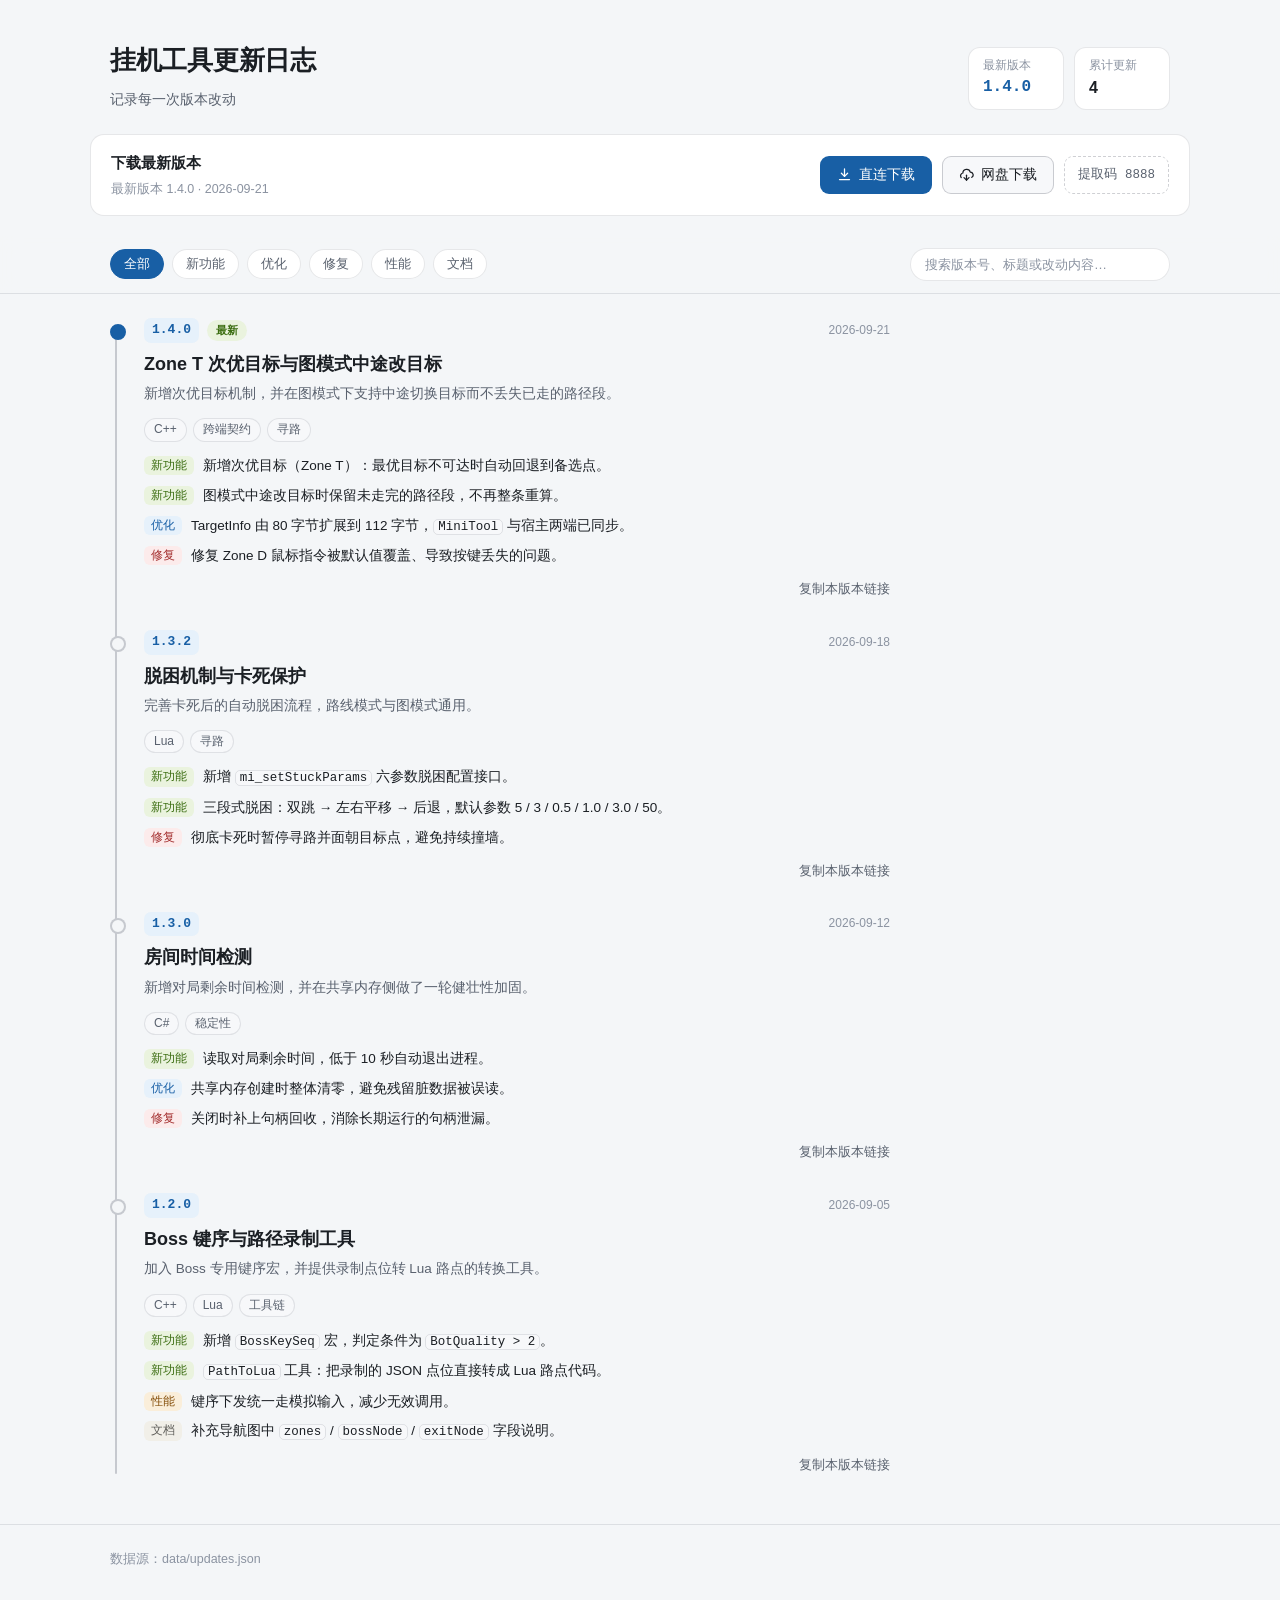
==== index.html @ b7e4ca87 "初始化：挂机工具更新日志静态站点 - JSON 驱动的更新日志站，无后端无构建，改 data/updates.json 后 push 即生效 - 时间线布局，支持类型筛选、关键词搜索、版本锚点直达 -" ====
<!DOCTYPE html>
<html lang="zh-CN">
<head>
<meta charset="utf-8">
<meta name="viewport" content="width=device-width, initial-scale=1">
<title>挂机工具更新日志</title>
<meta name="description" content="挂机工具更新日志：记录每一次版本改动。">
<link rel="icon" href="data:,">
<link rel="stylesheet" href="./assets/style.css">
</head>
<body>

<header class="site-header">
  <div class="wrap">
    <div class="brand">
      <h1 id="site-title">挂机工具更新日志</h1>
      <p id="site-subtitle" class="subtitle">记录每一次版本改动</p>
    </div>
    <div class="meta">
      <div class="latest" id="latest-box" hidden>
        <span class="meta-label">最新版本</span>
        <strong id="latest-version">—</strong>
      </div>
      <div class="stat" id="stat-box" hidden>
        <span class="meta-label">累计更新</span>
        <strong id="stat-count">0</strong>
      </div>
    </div>
  </div>
</header>

<section class="download" id="download" hidden>
  <div class="wrap download-inner">
    <div class="download-text">
      <h2 id="download-title">下载最新版本</h2>
      <p id="download-note"></p>
    </div>
    <div class="download-actions" id="download-actions"></div>
  </div>
</section>

<div class="toolbar" id="toolbar" hidden>
  <div class="wrap toolbar-inner">
    <div class="filters" id="type-filters" role="group" aria-label="按类型筛选"></div>
    <div class="search">
      <input id="search" type="search" placeholder="搜索版本号、标题或改动内容…" autocomplete="off" aria-label="搜索">
    </div>
  </div>
</div>

<main class="wrap">
  <div id="status" class="status" role="status" aria-live="polite">
    <div class="spinner" aria-hidden="true"></div>
    <p>正在加载更新数据…</p>
  </div>
  <section id="timeline" class="timeline" aria-label="更新列表"></section>
</main>

<footer class="site-footer">
  <div class="wrap">
    <span id="footer-note">数据源：data/updates.json</span>
  </div>
</footer>

<noscript>
  <div class="wrap"><p class="status">本站需要启用 JavaScript 才能解析并展示更新数据。</p></div>
</noscript>

<script src="./assets/app.js" defer></script>
</body>
</html>
---- assets/style.css ----
/* 挂机工具更新日志 — 时间线风格 */

:root {
  --bg: #f4f6f8;
  --surface: #ffffff;
  --surface-2: #f7f8fa;
  --text: #1b1f24;
  --text-2: #59616e;
  --text-3: #8b93a1;
  --border: rgba(16, 24, 40, .10);
  --border-strong: rgba(16, 24, 40, .20);
  --accent: #185fa5;

  --c-green-bg: #eaf3de;   --c-green-fg: #3b6d11;
  --c-red-bg: #fcebeb;     --c-red-fg: #a32d2d;
  --c-blue-bg: #e6f1fb;    --c-blue-fg: #185fa5;
  --c-amber-bg: #faeeda;   --c-amber-fg: #854f0b;
  --c-gray-bg: #f1efe8;    --c-gray-fg: #5f5e5a;
  --c-purple-bg: #eeedfe;  --c-purple-fg: #534ab7;
  --c-teal-bg: #e1f5ee;    --c-teal-fg: #0f6e56;
  --c-pink-bg: #fbeaf0;    --c-pink-fg: #993556;
}

@media (prefers-color-scheme: dark) {
  :root {
    --bg: #14171a;
    --surface: #1c2024;
    --surface-2: #23282d;
    --text: #eceef1;
    --text-2: #a8b0ba;
    --text-3: #7b838e;
    --border: rgba(255, 255, 255, .10);
    --border-strong: rgba(255, 255, 255, .20);
    --accent: #85b7eb;

    --c-green-bg: rgba(151, 196, 89, .16);  --c-green-fg: #c0dd97;
    --c-red-bg: rgba(226, 75, 74, .16);     --c-red-fg: #f09595;
    --c-blue-bg: rgba(55, 138, 221, .16);   --c-blue-fg: #85b7eb;
    --c-amber-bg: rgba(239, 159, 39, .16);  --c-amber-fg: #fac775;
    --c-gray-bg: rgba(180, 178, 169, .16);  --c-gray-fg: #d3d1c7;
    --c-purple-bg: rgba(127, 119, 221, .16);--c-purple-fg: #cecbf6;
    --c-teal-bg: rgba(29, 158, 117, .16);   --c-teal-fg: #9fe1cb;
    --c-pink-bg: rgba(212, 83, 126, .16);   --c-pink-fg: #f4c0d1;
  }
}

* { box-sizing: border-box; }

html { -webkit-text-size-adjust: 100%; }

body {
  margin: 0;
  background: var(--bg);
  color: var(--text);
  font-family: -apple-system, BlinkMacSystemFont, "Segoe UI", "Microsoft YaHei",
               "PingFang SC", "Hiragino Sans GB", Roboto, Helvetica, Arial, sans-serif;
  font-size: 14px;
  line-height: 1.6;
  -webkit-font-smoothing: antialiased;
}

.wrap {
  max-width: 1100px;
  margin: 0 auto;
  padding: 0 20px;
}

/* ---------- 头部 ---------- */

.site-header {
  padding: 40px 0 24px;
}

.site-header .wrap {
  display: flex;
  flex-wrap: wrap;
  gap: 20px;
  align-items: flex-end;
  justify-content: space-between;
}

.brand h1 {
  margin: 0;
  font-size: 26px;
  font-weight: 600;
  letter-spacing: -.01em;
}

.subtitle {
  margin: 6px 0 0;
  color: var(--text-2);
  font-size: 14px;
}

.meta {
  display: flex;
  gap: 10px;
}

.latest,
.stat {
  background: var(--surface);
  border: 1px solid var(--border);
  border-radius: 12px;
  padding: 8px 14px;
  min-width: 96px;
}

.meta-label {
  display: block;
  font-size: 12px;
  color: var(--text-3);
}

.latest strong { font-size: 16px; font-weight: 600; color: var(--accent); font-family: ui-monospace, Consolas, monospace; }
.stat strong { font-size: 16px; font-weight: 600; }

/* ---------- 下载区 ---------- */

.download {
  margin-bottom: 20px;
}

.download-inner {
  display: flex;
  flex-wrap: wrap;
  gap: 16px 20px;
  align-items: center;
  justify-content: space-between;
  background: var(--surface);
  border: 1px solid var(--border);
  border-radius: 14px;
  padding: 16px 20px;
}

.download-text h2 {
  margin: 0;
  font-size: 15px;
  font-weight: 600;
}

.download-text p {
  margin: 4px 0 0;
  font-size: 12.5px;
  color: var(--text-3);
}

.download-actions {
  display: flex;
  flex-wrap: wrap;
  align-items: center;
  gap: 10px;
}

.btn {
  display: inline-flex;
  align-items: center;
  gap: 7px;
  height: 38px;
  padding: 0 16px;
  border: 1px solid transparent;
  border-radius: 9px;
  font-size: 13.5px;
  font-weight: 500;
  white-space: nowrap;
  text-decoration: none;
  cursor: pointer;
  transition: background .15s, border-color .15s, color .15s;
}

.btn svg { width: 15px; height: 15px; flex: none; }

.btn-primary {
  background: var(--accent);
  color: #fff;
}

.btn-primary:hover { background: #0c447c; }

.btn-ghost {
  background: var(--surface-2);
  border-color: var(--border-strong);
  color: var(--text);
}

.btn-ghost:hover {
  border-color: var(--accent);
  color: var(--accent);
}

.btn.is-disabled {
  opacity: .45;
  cursor: not-allowed;
}

.code-chip {
  display: inline-flex;
  align-items: center;
  height: 38px;
  padding: 0 13px;
  border: 1px dashed var(--border-strong);
  border-radius: 9px;
  background: none;
  color: var(--text-2);
  font-family: ui-monospace, Consolas, monospace;
  font-size: 12.5px;
  cursor: pointer;
  transition: border-color .15s, color .15s;
}

.code-chip:hover {
  border-color: var(--accent);
  color: var(--accent);
}

.code-chip.is-done {
  border-color: var(--c-green-fg);
  color: var(--c-green-fg);
}

@media (prefers-color-scheme: dark) {
  .btn-primary { color: #10141a; }
  .btn-primary:hover { background: #b5d4f4; }
}

/* ---------- 工具条 ---------- */

.toolbar {
  position: sticky;
  top: 0;
  z-index: 5;
  background: color-mix(in srgb, var(--bg) 88%, transparent);
  backdrop-filter: blur(10px);
  border-bottom: 1px solid var(--border);
  padding: 12px 0;
  margin-bottom: 24px;
}

.toolbar-inner {
  display: flex;
  flex-wrap: wrap;
  gap: 12px;
  align-items: center;
  justify-content: space-between;
}

.filters {
  display: flex;
  flex-wrap: wrap;
  gap: 8px;
}

.chip {
  border: 1px solid var(--border);
  background: var(--surface);
  color: var(--text-2);
  border-radius: 999px;
  padding: 5px 13px;
  font-size: 13px;
  font-family: inherit;
  cursor: pointer;
  transition: background .15s, color .15s, border-color .15s;
}

.chip:hover { border-color: var(--border-strong); color: var(--text); }

.chip[aria-pressed="true"] {
  background: var(--accent);
  border-color: var(--accent);
  color: #fff;
}

@media (prefers-color-scheme: dark) {
  .chip[aria-pressed="true"] { color: #10141a; }
}

.search input {
  width: 260px;
  max-width: 100%;
  padding: 8px 14px;
  border: 1px solid var(--border);
  border-radius: 999px;
  background: var(--surface);
  color: var(--text);
  font-size: 13px;
  font-family: inherit;
  outline: none;
  transition: border-color .15s;
}

.search input::placeholder { color: var(--text-3); }
.search input:focus { border-color: var(--accent); }

/* ---------- 状态区 ---------- */

.status {
  display: flex;
  flex-direction: column;
  align-items: center;
  gap: 12px;
  padding: 60px 20px;
  color: var(--text-2);
  text-align: center;
}

.status[hidden] { display: none; }

.status.is-error { color: var(--c-red-fg); }
.status.is-error code {
  font-family: ui-monospace, Consolas, monospace;
  background: var(--surface-2);
  border: 1px solid var(--border);
  border-radius: 6px;
  padding: 2px 6px;
  color: var(--text);
}
.status p { margin: 0; }
.status .hint { font-size: 13px; color: var(--text-3); }

.spinner {
  width: 22px;
  height: 22px;
  border: 2px solid var(--border-strong);
  border-top-color: var(--accent);
  border-radius: 50%;
  animation: spin .8s linear infinite;
}

@keyframes spin { to { transform: rotate(360deg); } }

@media (prefers-reduced-motion: reduce) {
  .spinner { animation: none; }
}

/* ---------- 时间线 ---------- */

.timeline {
  position: relative;
  max-width: 780px;
  margin-bottom: 50px;
}

.timeline::before {
  content: "";
  position: absolute;
  left: 5px;
  top: 8px;
  bottom: 0;
  width: 2px;
  border-radius: 2px;
  background: var(--border-strong);
}

.entry {
  position: relative;
  padding-left: 34px;
  padding-bottom: 32px;
}

.entry:last-child { padding-bottom: 0; }

.entry::before {
  content: "";
  position: absolute;
  left: 0;
  top: 6px;
  width: 12px;
  height: 12px;
  border-radius: 50%;
  background: var(--bg);
  border: 2px solid var(--border-strong);
  transition: border-color .18s, background .18s, box-shadow .18s;
}

.entry:hover::before { border-color: var(--accent); }

.entry.is-latest::before {
  border-color: var(--accent);
  background: var(--accent);
}

.entry.is-target::before {
  border-color: var(--accent);
  background: var(--accent);
  box-shadow: 0 0 0 5px color-mix(in srgb, var(--accent) 22%, transparent);
}

.entry.is-target h2 { color: var(--accent); }

.entry-head {
  display: flex;
  flex-wrap: wrap;
  align-items: center;
  gap: 8px;
  margin-bottom: 8px;
}

.version {
  font-family: ui-monospace, Consolas, monospace;
  font-size: 13px;
  font-weight: 600;
  color: var(--accent);
  background: var(--c-blue-bg);
  border-radius: 7px;
  padding: 2px 8px;
}

.tag-latest {
  font-size: 11px;
  font-weight: 600;
  color: var(--c-green-fg);
  background: var(--c-green-bg);
  border-radius: 999px;
  padding: 2px 9px;
}

.date {
  font-size: 12px;
  color: var(--text-3);
  margin-left: auto;
  white-space: nowrap;
}

.entry h2 {
  margin: 0 0 6px;
  font-size: 18px;
  font-weight: 600;
  line-height: 1.45;
  transition: color .18s;
}

.summary {
  margin: 0 0 14px;
  color: var(--text-2);
  font-size: 13.5px;
}

.tags {
  display: flex;
  flex-wrap: wrap;
  gap: 6px;
  margin-bottom: 14px;
}

.tag {
  font-size: 12px;
  color: var(--text-2);
  background: var(--surface-2);
  border: 1px solid var(--border);
  border-radius: 999px;
  padding: 1px 9px;
}

/* ---------- 改动条目 ---------- */

.changes {
  list-style: none;
  margin: 0;
  padding: 0;
  display: flex;
  flex-direction: column;
  gap: 9px;
}

.change {
  display: grid;
  grid-template-columns: auto 1fr;
  gap: 9px;
  align-items: start;
  font-size: 13.5px;
  line-height: 1.55;
}

.change.no-type { grid-template-columns: 1fr; }

.change.no-type .change-text::before {
  content: "";
  display: inline-block;
  width: 4px;
  height: 4px;
  margin-right: 8px;
  vertical-align: 3px;
  border-radius: 50%;
  background: var(--text-3);
}

.badge {
  font-size: 12px;
  line-height: 1.6;
  border-radius: 6px;
  padding: 0 7px;
  white-space: nowrap;
  font-weight: 500;
}

.badge[data-c="green"]  { background: var(--c-green-bg);  color: var(--c-green-fg); }
.badge[data-c="red"]    { background: var(--c-red-bg);    color: var(--c-red-fg); }
.badge[data-c="blue"]   { background: var(--c-blue-bg);   color: var(--c-blue-fg); }
.badge[data-c="amber"]  { background: var(--c-amber-bg);  color: var(--c-amber-fg); }
.badge[data-c="gray"]   { background: var(--c-gray-bg);   color: var(--c-gray-fg); }
.badge[data-c="purple"] { background: var(--c-purple-bg); color: var(--c-purple-fg); }
.badge[data-c="teal"]   { background: var(--c-teal-bg);   color: var(--c-teal-fg); }
.badge[data-c="pink"]   { background: var(--c-pink-bg);   color: var(--c-pink-fg); }

.change-text code {
  font-family: ui-monospace, Consolas, monospace;
  font-size: 12.5px;
  background: var(--surface-2);
  border: 1px solid var(--border);
  border-radius: 5px;
  padding: 0 4px;
}

/* ---------- 条目底部 ---------- */

.entry-foot {
  display: flex;
  flex-wrap: wrap;
  align-items: center;
  gap: 14px;
  margin-top: 14px;
}

.entry-foot a,
.copy-btn {
  font-size: 12.5px;
  color: var(--text-2);
  background: none;
  border: none;
  padding: 0;
  font-family: inherit;
  cursor: pointer;
  text-decoration: none;
}

.entry-foot a:hover,
.copy-btn:hover { color: var(--accent); text-decoration: underline; }

.copy-btn { margin-left: auto; }
.copy-btn.is-done { color: var(--c-green-fg); }

/* ---------- 页脚 ---------- */

.site-footer {
  padding: 24px 0 40px;
  border-top: 1px solid var(--border);
  color: var(--text-3);
  font-size: 12.5px;
}

@media (max-width: 640px) {
  .site-header { padding: 28px 0 16px; }
  .brand h1 { font-size: 21px; }
  .download-inner { flex-direction: column; align-items: stretch; padding: 16px; }
  .download-actions { width: 100%; }
  .download-actions .btn,
  .download-actions .code-chip { flex: 1 1 130px; justify-content: center; }
  .entry { padding-left: 26px; padding-bottom: 26px; }
  .entry h2 { font-size: 16.5px; }
  .search input { width: 100%; }
  .toolbar-inner { flex-direction: column; align-items: stretch; }
  .date { margin-left: 0; }
}
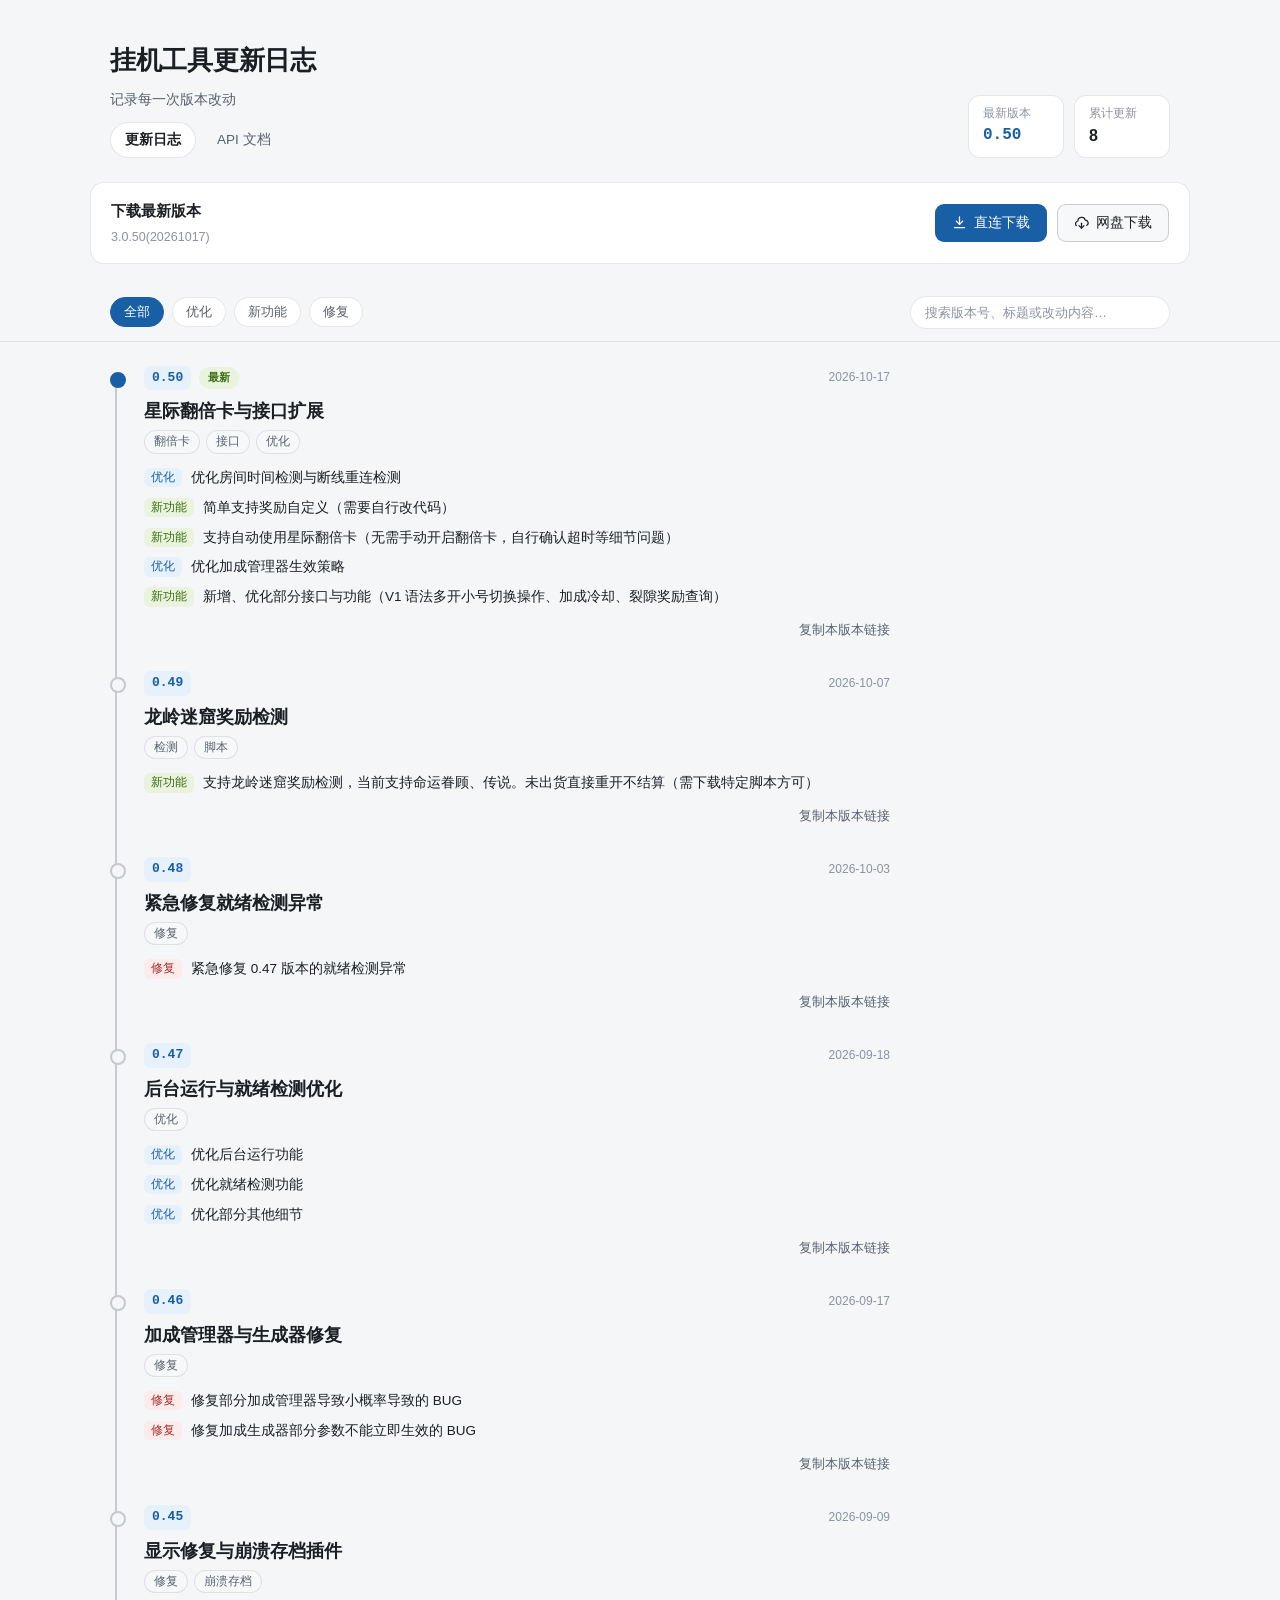
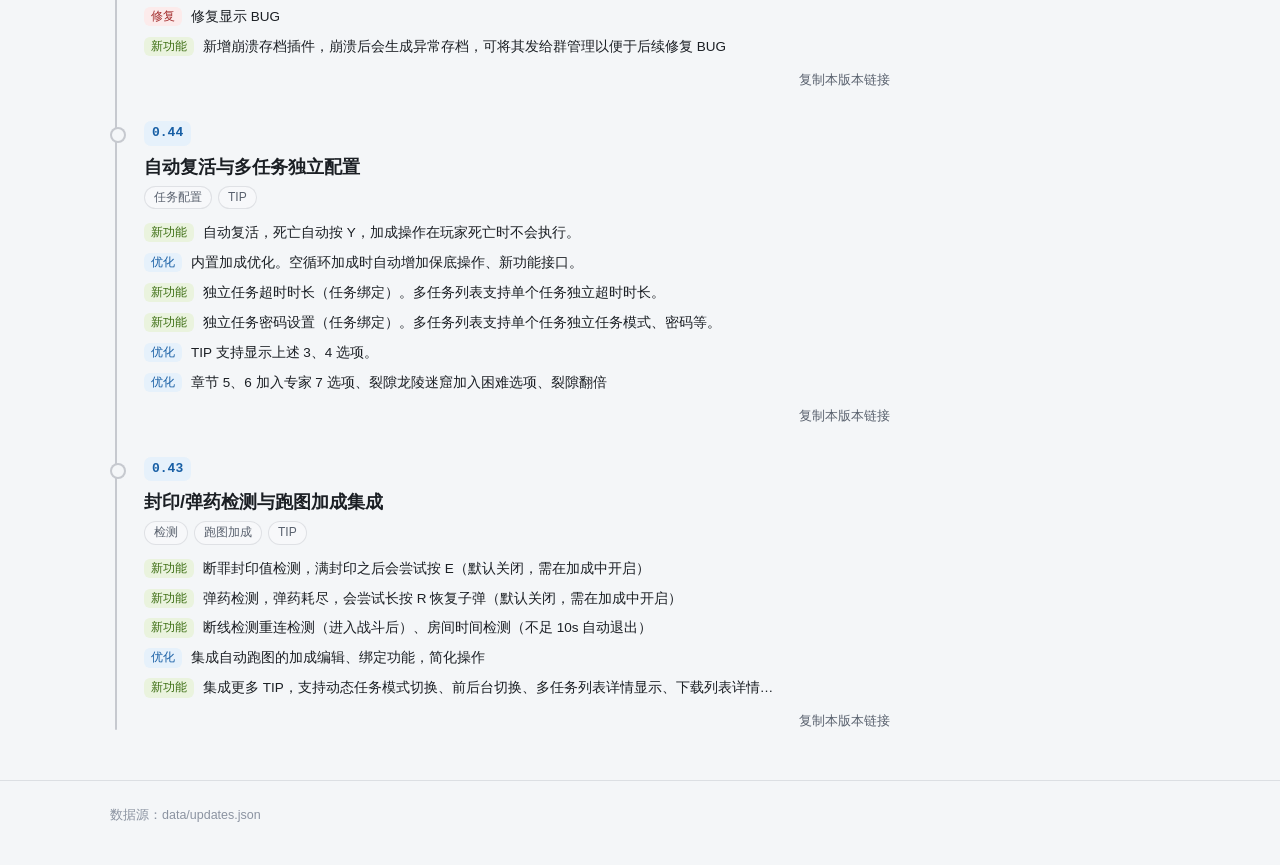
==== commit 25f085ea: "新增 API 参考页，收录 131 个 Lua 接口 新增 api.html + assets/api.js + data/api.json，按 15 个分类展示全部接口（mi_* 81 个 + 键鼠" ====
--- a/index.html
+++ b/index.html
@@ -15,6 +15,10 @@
     <div class="brand">
       <h1 id="site-title">挂机工具更新日志</h1>
       <p id="site-subtitle" class="subtitle">记录每一次版本改动</p>
+      <nav class="site-nav brand-nav" aria-label="站点导航">
+        <a href="./index.html" class="is-active" aria-current="page">更新日志</a>
+        <a href="./api.html">API 文档</a>
+      </nav>
     </div>
     <div class="meta">
       <div class="latest" id="latest-box" hidden>
--- a/assets/style.css
+++ b/assets/style.css
@@ -561,3 +561,455 @@
   .toolbar-inner { flex-direction: column; align-items: stretch; }
   .date { margin-left: 0; }
 }
+
+/* ---------- 站点导航 ---------- */
+
+.site-nav {
+  display: flex;
+  flex-wrap: wrap;
+  gap: 6px;
+}
+
+.site-nav a {
+  padding: 6px 14px;
+  border: 1px solid transparent;
+  border-radius: 999px;
+  color: var(--text-2);
+  font-size: 13.5px;
+  text-decoration: none;
+  transition: color .15s, background .15s, border-color .15s;
+}
+
+.site-nav a:hover {
+  color: var(--text);
+  background: var(--surface);
+}
+
+.site-nav a.is-active {
+  color: var(--text);
+  background: var(--surface);
+  border-color: var(--border);
+  font-weight: 600;
+}
+
+/* ---------- API 文档：布局 ---------- */
+
+.api-header .wrap { align-items: center; }
+
+.api-layout {
+  display: grid;
+  grid-template-columns: 232px minmax(0, 1fr);
+  gap: 40px;
+  align-items: start;
+  padding-bottom: 60px;
+}
+
+.api-side {
+  position: sticky;
+  top: 20px;
+  max-height: calc(100vh - 40px);
+  overflow-y: auto;
+  padding-right: 4px;
+}
+
+.api-search { margin-bottom: 14px; }
+.api-search input { width: 100%; }
+
+.api-cats {
+  display: flex;
+  flex-direction: column;
+  gap: 2px;
+}
+
+.api-cat {
+  display: flex;
+  align-items: center;
+  justify-content: space-between;
+  gap: 8px;
+  padding: 7px 10px;
+  border-radius: 8px;
+  color: var(--text-2);
+  font-size: 13.5px;
+  text-decoration: none;
+  transition: background .12s, color .12s;
+}
+
+.api-cat:hover { background: var(--surface); color: var(--text); }
+
+.api-cat.is-active {
+  background: var(--surface);
+  color: var(--text);
+  font-weight: 600;
+}
+
+.api-cat-num {
+  color: var(--text-3);
+  font-size: 11.5px;
+  font-variant-numeric: tabular-nums;
+}
+
+.api-cat.is-active .api-cat-num { color: var(--accent); }
+
+.api-stat {
+  margin: 14px 0 0;
+  padding-top: 12px;
+  border-top: 1px solid var(--border);
+  color: var(--text-3);
+  font-size: 12px;
+}
+
+.api-main { min-width: 0; }
+
+/* ---------- API 文档：全局提示 ---------- */
+
+.api-notes { margin-bottom: 26px; }
+
+.note-box {
+  border: 1px solid var(--border);
+  border-radius: 12px;
+  background: var(--surface);
+  overflow: hidden;
+}
+
+.note-summary {
+  display: flex;
+  align-items: center;
+  gap: 10px;
+  padding: 12px 16px;
+  cursor: pointer;
+  list-style: none;
+  font-size: 14px;
+  font-weight: 600;
+  user-select: none;
+}
+
+.note-summary::-webkit-details-marker { display: none; }
+.note-summary::before {
+  content: "";
+  width: 7px;
+  height: 7px;
+  border-right: 1.5px solid var(--text-3);
+  border-bottom: 1.5px solid var(--text-3);
+  transform: rotate(-45deg);
+  transition: transform .18s;
+  margin-left: 2px;
+}
+
+.note-box[open] .note-summary::before { transform: rotate(45deg); }
+
+.note-count {
+  margin-left: auto;
+  color: var(--text-3);
+  font-size: 12px;
+  font-weight: 400;
+}
+
+.note-list {
+  margin: 0;
+  padding: 0 16px 14px;
+  list-style: none;
+}
+
+.note-item {
+  padding: 9px 0 9px 12px;
+  border-top: 1px solid var(--border);
+  border-left: 2px solid var(--border-strong);
+  font-size: 13px;
+  line-height: 1.65;
+}
+
+.note-item-title { display: block; color: var(--text); font-weight: 600; }
+
+.note-item-text { color: var(--text-2); }
+
+.note-danger { border-left-color: var(--c-red-fg); }
+.note-warn   { border-left-color: var(--c-amber-fg); }
+.note-info   { border-left-color: var(--accent); }
+
+/* ---------- API 文档：分组 ---------- */
+
+.api-group { margin-bottom: 40px; scroll-margin-top: 16px; }
+
+.api-group-head {
+  display: flex;
+  align-items: baseline;
+  gap: 10px;
+  padding-bottom: 8px;
+  border-bottom: 1px solid var(--border);
+  margin-bottom: 6px;
+}
+
+.api-group-head h2 {
+  margin: 0;
+  font-size: 17px;
+  font-weight: 600;
+}
+
+.api-group-num {
+  color: var(--text-3);
+  font-size: 12px;
+  font-variant-numeric: tabular-nums;
+}
+
+.api-group-desc {
+  margin: 0 0 14px;
+  color: var(--text-3);
+  font-size: 13px;
+}
+
+/* ---------- API 文档：接口卡片 ---------- */
+
+.api-fn {
+  padding: 15px 18px 16px;
+  margin-bottom: 12px;
+  border: 1px solid var(--border);
+  border-radius: 12px;
+  background: var(--surface);
+  scroll-margin-top: 16px;
+  transition: border-color .18s, box-shadow .18s;
+}
+
+.api-fn:hover { border-color: var(--border-strong); }
+
+.api-fn.is-target {
+  border-color: var(--accent);
+  box-shadow: 0 0 0 3px var(--c-blue-bg);
+}
+
+.api-fn[hidden] { display: none; }
+
+.api-fn-head {
+  display: flex;
+  align-items: center;
+  gap: 10px;
+}
+
+.api-fn-title {
+  display: flex;
+  align-items: center;
+  gap: 8px;
+  min-width: 0;
+}
+
+.api-name {
+  font-family: ui-monospace, Consolas, "Courier New", monospace;
+  font-size: 14.5px;
+  font-weight: 600;
+  color: var(--text);
+  word-break: break-all;
+}
+
+.api-badge {
+  flex: none;
+  padding: 1px 7px;
+  border-radius: 999px;
+  background: var(--c-amber-bg);
+  color: var(--c-amber-fg);
+  font-size: 11px;
+  font-weight: 600;
+  line-height: 18px;
+}
+
+.api-copy {
+  margin-left: auto;
+  flex: none;
+  padding: 4px 10px;
+  border: 1px solid var(--border);
+  border-radius: 7px;
+  background: transparent;
+  color: var(--text-3);
+  font-size: 12px;
+  font-family: inherit;
+  cursor: pointer;
+  transition: color .15s, border-color .15s;
+}
+
+.api-copy:hover { color: var(--text); border-color: var(--border-strong); }
+.api-copy.is-done { color: var(--c-green-fg); border-color: var(--c-green-fg); }
+
+.api-brief {
+  margin: 8px 0 0;
+  color: var(--text-2);
+  font-size: 13.5px;
+  line-height: 1.65;
+}
+
+.api-sig {
+  margin: 11px 0 0;
+  padding: 9px 12px;
+  border: 1px solid var(--border);
+  border-radius: 8px;
+  background: var(--surface-2);
+  overflow-x: auto;
+}
+
+.api-sig code {
+  font-family: ui-monospace, Consolas, "Courier New", monospace;
+  font-size: 12.5px;
+  color: var(--text);
+  white-space: pre;
+}
+
+/* 参数表 */
+
+.api-params {
+  display: grid;
+  grid-template-columns: max-content minmax(0, 1fr);
+  gap: 7px 16px;
+  margin: 12px 0 0;
+}
+
+.api-params dt {
+  font-family: ui-monospace, Consolas, monospace;
+  font-size: 12.5px;
+  color: var(--text);
+}
+
+.api-params dd {
+  display: flex;
+  flex-wrap: wrap;
+  align-items: baseline;
+  gap: 8px;
+  margin: 0;
+  font-size: 13px;
+  color: var(--text-2);
+  line-height: 1.6;
+}
+
+.api-type {
+  flex: none;
+  padding: 0 5px;
+  border: 1px solid var(--border);
+  border-radius: 4px;
+  background: var(--surface-2);
+  color: var(--accent);
+  font-family: ui-monospace, Consolas, monospace;
+  font-size: 11px;
+  line-height: 17px;
+}
+
+/* 返回与说明 */
+
+.api-ret {
+  display: flex;
+  flex-wrap: wrap;
+  align-items: baseline;
+  gap: 8px;
+  margin: 12px 0 0;
+  font-size: 13px;
+  color: var(--text-2);
+}
+
+.api-ret code {
+  font-family: ui-monospace, Consolas, monospace;
+  font-size: 12.5px;
+  color: var(--text);
+}
+
+.api-label {
+  flex: none;
+  color: var(--text-3);
+  font-size: 12px;
+}
+
+.api-note {
+  margin: 10px 0 0;
+  padding: 8px 11px;
+  border-left: 2px solid var(--border-strong);
+  background: var(--surface-2);
+  border-radius: 0 6px 6px 0;
+  font-size: 12.5px;
+  line-height: 1.7;
+  color: var(--text-2);
+}
+
+.api-note .api-label { margin-right: 8px; }
+
+.api-note.is-warn {
+  border-left-color: var(--c-amber-fg);
+  background: var(--c-amber-bg);
+  color: var(--c-amber-fg);
+}
+
+.api-note.is-warn .api-label { color: inherit; font-weight: 600; }
+
+/* ---------- API 文档：移动端 ---------- */
+
+@media (max-width: 860px) {
+  .api-layout {
+    grid-template-columns: minmax(0, 1fr);
+    gap: 22px;
+  }
+
+  .api-side {
+    position: static;
+    max-height: none;
+    overflow: visible;
+    padding-right: 0;
+  }
+
+  .api-cats {
+    flex-direction: row;
+    overflow-x: auto;
+    gap: 6px;
+    padding-bottom: 6px;
+    scrollbar-width: none;
+  }
+
+  .api-cats::-webkit-scrollbar { display: none; }
+
+  .api-cat {
+    flex: none;
+    gap: 6px;
+    padding: 6px 12px;
+    border: 1px solid var(--border);
+    border-radius: 999px;
+    white-space: nowrap;
+  }
+
+  .api-stat { margin-top: 10px; padding-top: 10px; }
+}
+
+.brand-nav { margin-top: 12px; }
+
+@media (max-width: 860px) {
+  .brand-nav { margin-top: 10px; }
+}
+
+.api-list { min-width: 0; }
+
+.api-cat-label {
+  overflow: hidden;
+  text-overflow: ellipsis;
+  white-space: nowrap;
+}
+
+.api-pdesc { flex: 1 1 200px; min-width: 0; }
+
+/* ---------- API 文档：溢出防护 ---------- */
+
+.api-side,
+.api-cats,
+.api-cat,
+.api-main {
+  min-width: 0;
+}
+
+.api-cats { max-width: 100%; }
+
+.api-params dd,
+.api-note,
+.api-brief,
+.note-item-text {
+  overflow-wrap: anywhere;
+}
+
+@media (max-width: 860px) {
+  .api-header .wrap {
+    flex-direction: column;
+    align-items: flex-start;
+    gap: 12px;
+  }
+
+  .api-header .site-nav { align-self: stretch; }
+}
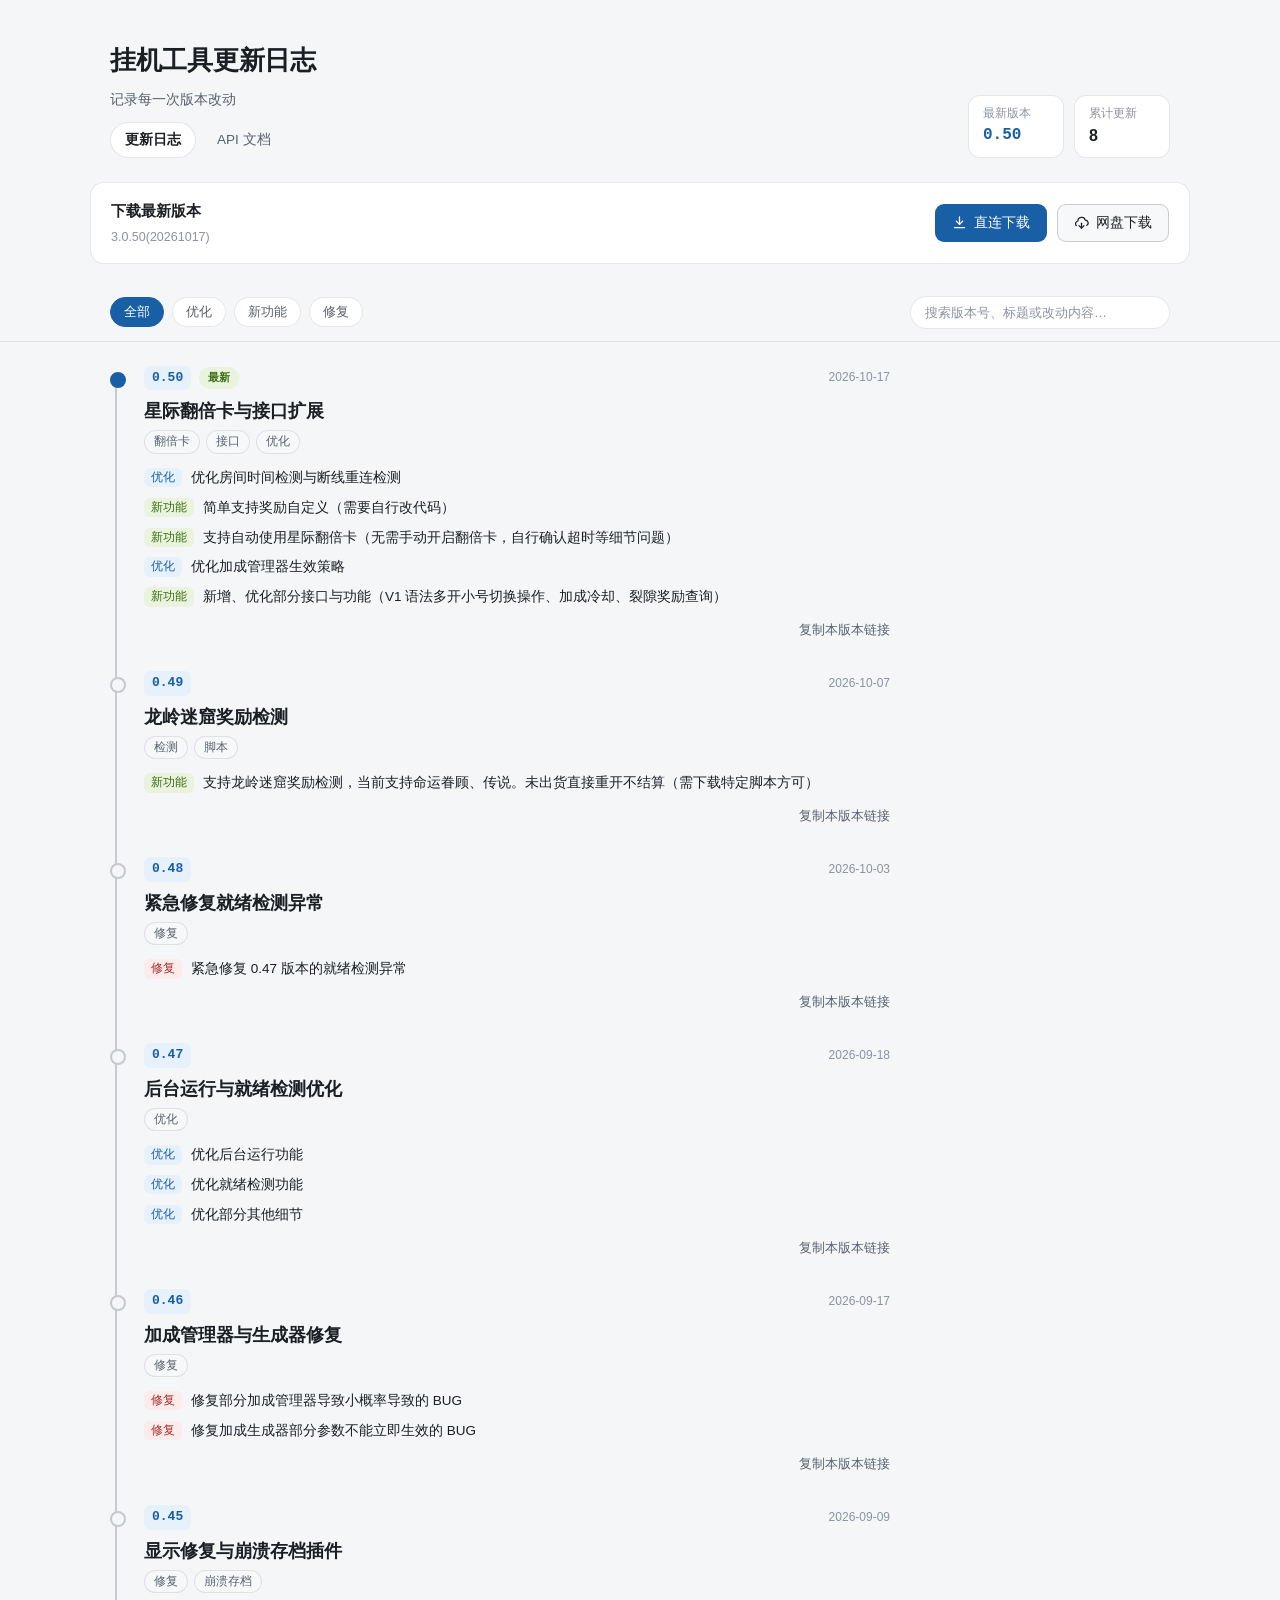
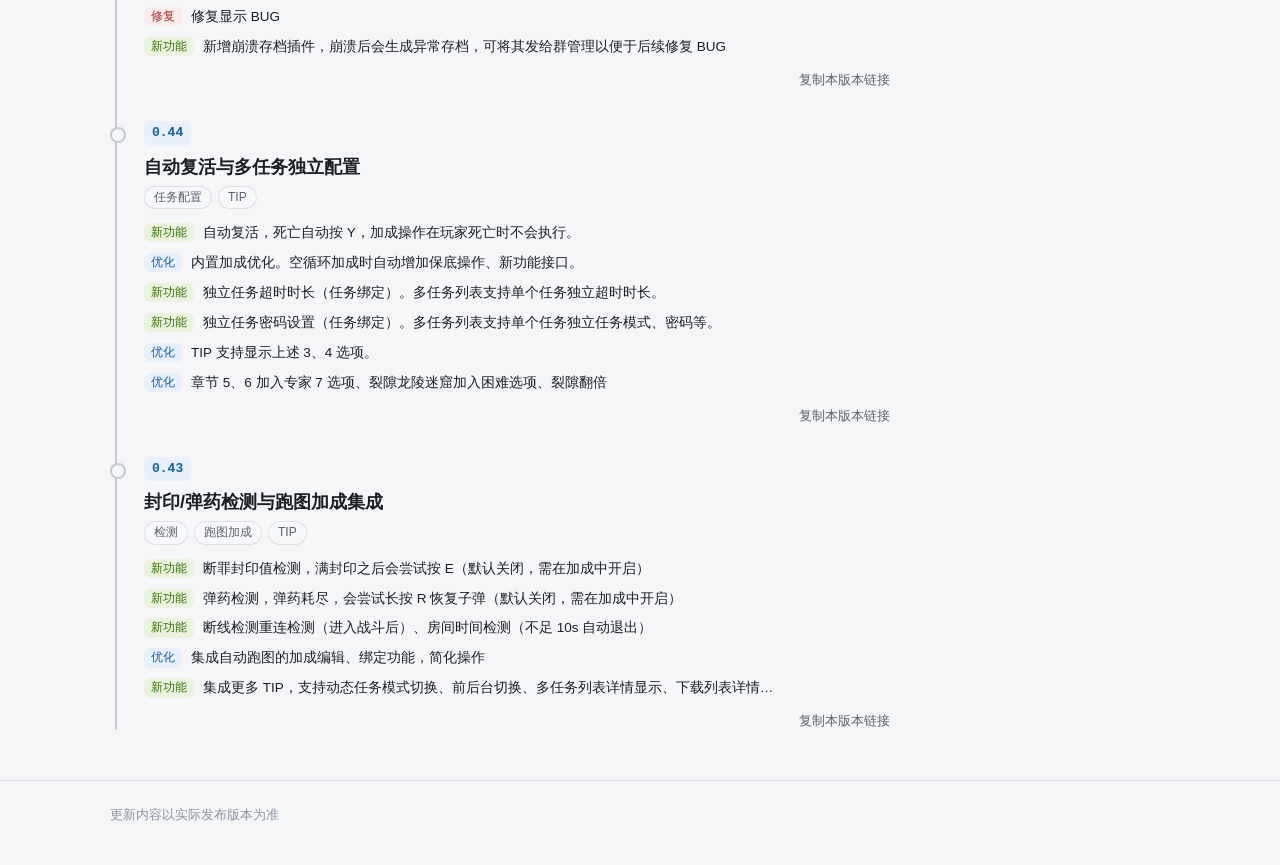
==== commit 289ac9b2: "清理页面中的技术栈与文件名表述" ====
--- a/index.html
+++ b/index.html
@@ -62,7 +62,7 @@
 
 <footer class="site-footer">
   <div class="wrap">
-    <span id="footer-note">数据源：data/updates.json</span>
+    <span id="footer-note">更新内容以实际发布版本为准</span>
   </div>
 </footer>
 
